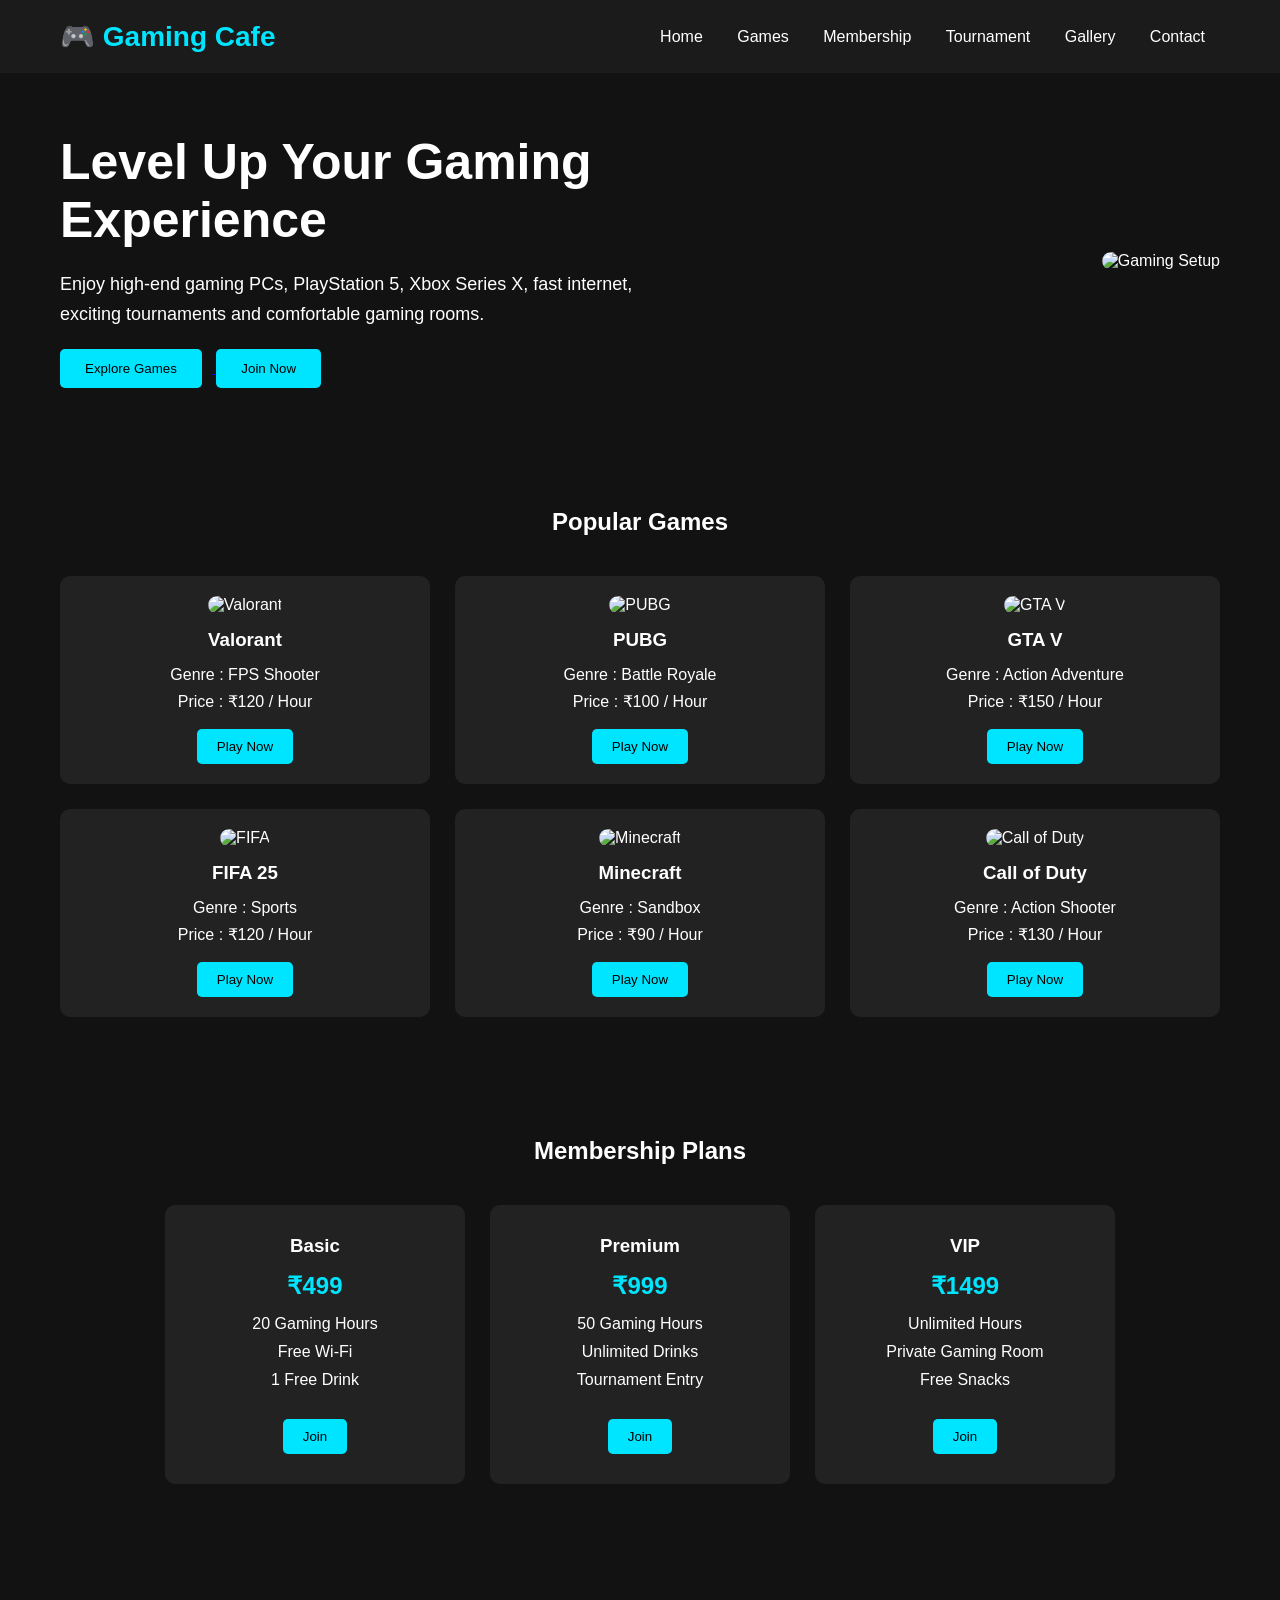
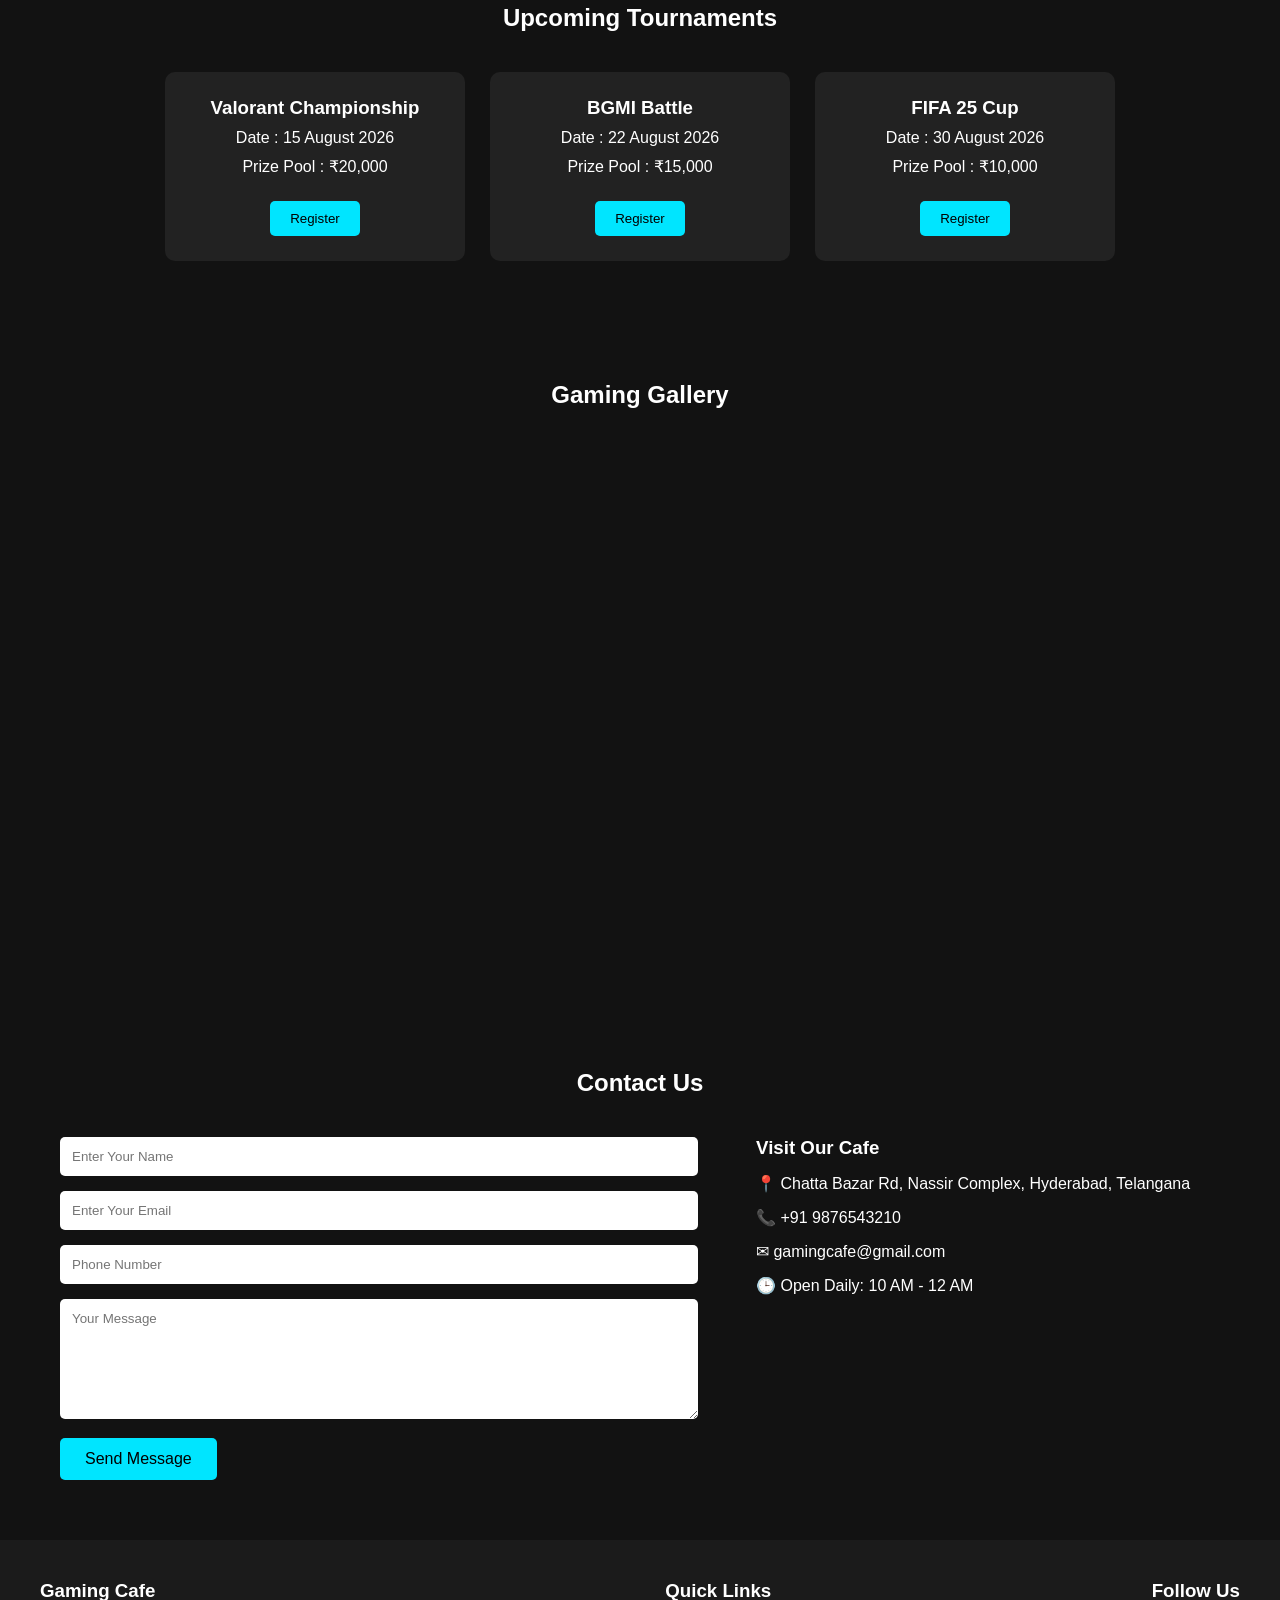
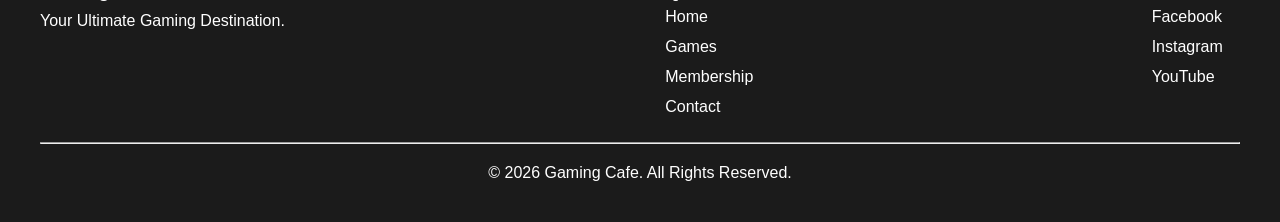
==== index.html @ fa6077ee "Changed the main file name" ====
<!DOCTYPE html>
<html lang="en">

<head>
    <meta charset="UTF-8">
    <meta name="viewport" content="width=device-width, initial-scale=1.0">

    <title>Gaming Cafe</title>

    <link rel="stylesheet" href="project.css">
</head>

<body>

    <!-- Header -->
    <header>

        <div class="logo">
            <a  id="logo" href="#home">
                🎮 Gaming Cafe
            </a>
        </div>

        <nav>
            <a href="#home">Home</a>
            <a href="#games">Games</a>
            <a href="#membership">Membership</a>
            <a href="#tournament">Tournament</a>
            <a href="#gallery">Gallery</a>
            <a href="#contact">Contact</a>
        </nav>

    </header>


    <!-- Hero Section -->
    <section class="hero" id="home">

        <div class="hero-text">

            <h1>Level Up Your Gaming Experience</h1>

            <p>
                Enjoy high-end gaming PCs, PlayStation 5, Xbox Series X,
                fast internet, exciting tournaments and comfortable gaming rooms.
            </p>

            <a href="more-games.html">
                <button>Explore Games</button>
            </a>

            <a href="#membership">
                <button>Join Now</button>
            </a>

        </div>


        <div class="hero-image">
            <img src="./assects/5.jpg" alt="Gaming Setup">
        </div>

    </section>


    <!-- Games Section -->
    <section class="games" id="games">

        <h2>Popular Games</h2>

        <div class="game-container">

            <div class="card">
                <img src="./assects/13.jpg" alt="Valorant">

                <h3>Valorant</h3>
                <p>Genre : FPS Shooter</p>
                <p>Price : ₹120 / Hour</p>

                <a href="https://playvalorant.com/" target="_blank">
                    <button>Play Now</button>
                </a>
            </div>


            <div class="card">
                <img src="./assects/11.jpg" alt="PUBG">

                <h3>PUBG</h3>
                <p>Genre : Battle Royale</p>
                <p>Price : ₹100 / Hour</p>

                <a href="https://pubg.com/en/main" target="_blank">
                    <button>Play Now</button>
                </a>
            </div>


            <div class="card">
                <img src="./assects/14.jpg" alt="GTA V">

                <h3>GTA V</h3>
                <p>Genre : Action Adventure</p>
                <p>Price : ₹150 / Hour</p>

                <a href="https://www.rockstargames.com/gta-v" target="_blank">
                    <button>Play Now</button>
                </a>
            </div>


            <div class="card">
                <img src="./assects/3.jpg" alt="FIFA">

                <h3>FIFA 25</h3>
                <p>Genre : Sports</p>
                <p>Price : ₹120 / Hour</p>

                <a href="https://store.steampowered.com/app/2669320/EA_SPORTS_FC_25/" target="_blank">
                    <button>Play Now</button>
                </a>
            </div>


            <div class="card">
                <img src="./assects/10.jpg" alt="Minecraft">

                <h3>Minecraft</h3>
                <p>Genre : Sandbox</p>
                <p>Price : ₹90 / Hour</p>

                <a href="https://www.minecraft.net/" target="_blank">
                    <button>Play Now</button>
                </a>
            </div>


            <div class="card">
                <img src="./assects/2.jpg" alt="Call of Duty">

                <h3>Call of Duty</h3>
                <p>Genre : Action Shooter</p>
                <p>Price : ₹130 / Hour</p>

                <a href="https://www.callofduty.com/" target="_blank">
                    <button>Play Now</button>
                </a>
            </div>

        </div>

    </section>


    <!-- Membership Section -->
    <section class="membership" id="membership">

        <h2>Membership Plans</h2>

        <div class="member-box">

            <div class="plan">
                <h3>Basic</h3>
                <h1>₹499</h1>
                <p>20 Gaming Hours</p>
                <p>Free Wi-Fi</p>
                <p>1 Free Drink</p>

                <a href="basic.html" target="_blank">
                    <button>Join</button>
                </a>
            </div>


            <div class="plan">
                <h3>Premium</h3>
                <h1>₹999</h1>
                <p>50 Gaming Hours</p>
                <p>Unlimited Drinks</p>
                <p>Tournament Entry</p>

                <a href="premium.html" target="_blank">
                    <button>Join</button>
                </a>
            </div>


            <div class="plan">
                <h3>VIP</h3>
                <h1>₹1499</h1>
                <p>Unlimited Hours</p>
                <p>Private Gaming Room</p>
                <p>Free Snacks</p>

                <a href="vip.html" target="_blank">
                    <button>Join</button>
                </a>
            </div>

        </div>

    </section>


    <!-- Tournament Section -->
    <section class="tournament" id="tournament">

        <h2>Upcoming Tournaments</h2>

        <div class="tournament-container">

            <div class="t-card">

                <h3>Valorant Championship</h3>
                <p>Date : 15 August 2026</p>
                <p>Prize Pool : ₹20,000</p>

                <a href="register.html">
                    <button>Register</button>
                </a>

            </div>


            <div class="t-card">

                <h3>BGMI Battle</h3>
                <p>Date : 22 August 2026</p>
                <p>Prize Pool : ₹15,000</p>

                <a href="register.html">
                    <button>Register</button>
                </a>

            </div>


            <div class="t-card">

                <h3>FIFA 25 Cup</h3>
                <p>Date : 30 August 2026</p>
                <p>Prize Pool : ₹10,000</p>

                <a href="register.html">
                    <button>Register</button>
                </a>

            </div>

        </div>

    </section>


    <!-- Gallery Section -->
    <section class="gallery" id="gallery">

        <h2>Gaming Gallery</h2>

        <div class="gallery-container">

            <img src="./assects/30.jpg" alt="Gaming Cafe">
            <img src="./assects/31.jpg" alt="Gaming Setup">
            <img src="./assects/32.jpg" alt="Gaming Cafe">
            <img src="./assects/33.jpg" alt="Gaming Setup">
            <img src="./assects/34.jpg" alt="Gaming Cafe">
            <img src="./assects/35.jpg" alt="Gaming Setup">
            <img src="./assects/36.jpg" alt="Gaming Cafe">
            <img src="./assects/37.jpg" alt="Gaming Setup">

        </div>

    </section>


    <!-- Contact Section -->
    <section class="contact" id="contact">

        <h2>Contact Us</h2>

        <div class="contact-box">

            <form action="response.html" method="get">

                <input type="text" name="name"
                placeholder="Enter Your Name" required>

                <input type="email" name="email"
                placeholder="Enter Your Email" required>

                <input type="text" name="phone"
                placeholder="Phone Number" required>

                <textarea name="message"
                placeholder="Your Message" required></textarea>

                <button type="submit">Send Message</button>

            </form>


            <div class="info">

                <h3>Visit Our Cafe</h3>

                <p>📍 Chatta Bazar Rd, Nassir Complex, Hyderabad, Telangana</p>

                <p>📞 +91 9876543210</p>

                <p>✉ gamingcafe@gmail.com</p>

                <p>🕒 Open Daily: 10 AM - 12 AM</p>

            </div>

        </div>

    </section>


    <!-- Footer -->
    <footer>

        <div class="footer-content">

            <div>

                <h3>Gaming Cafe</h3>

                <p>Your Ultimate Gaming Destination.</p>

            </div>


            <div>

                <h3>Quick Links</h3>

                <a href="#home">Home</a><br>
                <a href="#games">Games</a><br>
                <a href="#membership">Membership</a><br>
                <a href="#contact">Contact</a>

            </div>


            <div>

                <h3>Follow Us</h3>

                <a href="https://www.facebook.com/profile.php?id=61556764166082" target="_blank">
                    Facebook
                </a>
                <br>

                <a href="https://www.instagram.com/m4rwan.exe/" target="_blank">
                    Instagram
                </a>
                <br>

                <a href="https://www.youtube.com/@dream/featured" target="_blank">
                    YouTube
                </a>

            </div>

        </div>


        <hr>


        <p class="copy">
            © 2026 Gaming Cafe. All Rights Reserved.
        </p>

    </footer>

</body>
</html>
---- project.css ----
* {
    margin: 0;
    padding: 0;
    box-sizing: border-box;
    font-family: Arial, sans-serif;
}

html {
    scroll-behavior: smooth;
}

body {
    background: #121212;
    color: white;
}

#logo{
    text-decoration: none;
    color: #00e5ff;
}

/* Header */

header {
    display: flex;
    justify-content: space-between;
    align-items: center;
    padding: 20px 60px;
    background: #1b1b1b;
    position: sticky;
    top: 0;
    z-index: 1000;
}

.logo {
    font-size: 28px;
    font-weight: bold;
    color: #00e5ff;
}

nav a {
    text-decoration: none;
    color: white;
    margin: 0 15px;
    transition: 0.3s;
}

nav a:hover {
    color: #00e5ff;
}

/* Hero */

.hero {
    display: flex;
    justify-content: space-between;
    align-items: center;
    padding: 60px;
    background: url("./assects/15.jpeg") center/cover;
}

.hero-text {
    width: 50%;
}

.hero-text h1 {
    font-size: 50px;
    margin-bottom: 20px;
}

.hero-text p {
    font-size: 18px;
    line-height: 30px;
    margin-bottom: 20px;
}

.hero-text button {
    padding: 12px 25px;
    margin-right: 10px;
    background: #00e5ff;
    border: none;
    border-radius: 5px;
    cursor: pointer;
}

.hero-image img {
    width: 500px;
    max-width: 100%;
    border-radius: 10px;
}

/* Games */

.games {
    padding: 60px;
    text-align: center;
}

.games h2 {
    margin-bottom: 40px;
}

.game-container {
    display: grid;
    grid-template-columns: repeat(3, 1fr);
    gap: 25px;
}

.card {
    background: #222;
    padding: 20px;
    border-radius: 10px;
    transition: 0.3s;
}

.card:hover {
    transform: translateY(-8px);
}

.card img {
    width: 100%;
    height: 200px;
    object-fit: cover;
    border-radius: 10px;
}

.card h3 {
    margin: 15px 0;
}

.card p {
    margin: 8px 0;
}

.card button {
    margin-top: 10px;
    padding: 10px 20px;
    background: #00e5ff;
    border: none;
    border-radius: 5px;
    cursor: pointer;
}

/* Membership */

.membership {
    padding: 60px;
    text-align: center;
}

.member-box {
    display: flex;
    gap: 25px;
    justify-content: center;
    margin-top: 40px;
}

.plan {
    background: #222;
    padding: 30px;
    border-radius: 10px;
    width: 300px;
    transition: 0.3s;
}

.plan:hover {
    transform: translateY(-8px);
}

.plan h1 {
    color: #00e5ff;
    margin: 15px 0;
}

.plan p {
    margin: 10px 0;
}

.plan button {
    margin-top: 20px;
    padding: 10px 20px;
    background: #00e5ff;
    border: none;
    border-radius: 5px;
    cursor: pointer;
}

/* Tournament */

.tournament {
    padding: 60px;
    text-align: center;
}

.tournament-container {
    display: flex;
    gap: 25px;
    justify-content: center;
    margin-top: 40px;
}

.t-card {
    background: #222;
    padding: 25px;
    border-radius: 10px;
    width: 300px;
    transition: 0.3s;
}

.t-card:hover {
    transform: translateY(-8px);
}

.t-card p {
    margin: 10px 0;
}

.t-card button {
    margin-top: 15px;
    padding: 10px 20px;
    background: #00e5ff;
    border: none;
    border-radius: 5px;
    cursor: pointer;
}

/* Gallery */

.gallery {
    padding: 60px;
    text-align: center;
}

.gallery h2 {
    margin-bottom: 40px;
}

.gallery-container {
    width: 900px;
    max-width: 100%;
    height: 500px;
    position: relative;
    overflow: hidden;
    border-radius: 15px;
    margin: auto;
}

.gallery-container img {
    width: 100%;
    height: 100%;
    object-fit: cover;

    position: absolute;
    top: 0;
    left: 0;

    opacity: 0;
    animation: slide 16s infinite;
}

.gallery-container img:nth-child(1) {
    animation-delay: 0s;
}

.gallery-container img:nth-child(2) {
    animation-delay: 2s;
}

.gallery-container img:nth-child(3) {
    animation-delay: 4s;
}

.gallery-container img:nth-child(4) {
    animation-delay: 6s;
}

.gallery-container img:nth-child(5) {
    animation-delay: 8s;
}

.gallery-container img:nth-child(6) {
    animation-delay: 10s;
}

.gallery-container img:nth-child(7) {
    animation-delay: 12s;
}

.gallery-container img:nth-child(8) {
    animation-delay: 14s;
}

@keyframes slide {

    0% {
        opacity: 0;
    }

    5%, 12% {
        opacity: 1;
    }

    17%, 100% {
        opacity: 0;
    }

}

/* Contact */

.contact {
    padding: 60px;
}

.contact h2 {
    text-align: center;
    margin-bottom: 40px;
}

.contact-box {
    display: flex;
    justify-content: space-between;
    gap: 40px;
}

form {
    width: 55%;
}

form input,
form textarea {
    width: 100%;
    padding: 12px;
    margin-bottom: 15px;
    border: none;
    border-radius: 5px;
}

form textarea {
    height: 120px;
    resize: vertical;
}

form button {
    padding: 12px 25px;
    background: #00e5ff;
    border: none;
    border-radius: 5px;
    cursor: pointer;
    font-size: 16px;
    transition: 0.3s;
}

form button:hover {
    transform: scale(1.05);
}

.info {
    width: 40%;
}

.info p {
    margin: 15px 0;
}

/* Footer */

footer {
    background: #1b1b1b;
    padding: 40px;
}

.footer-content {
    display: flex;
    justify-content: space-between;
    margin-bottom: 20px;
}

.footer-content p {
    margin-top: 10px;
}

.footer-content a {
    color: white;
    text-decoration: none;
    line-height: 30px;
}

.footer-content a:hover {
    color: #00e5ff;
}

.copy {
    text-align: center;
    margin-top: 20px;
}

/* Responsive */

@media (max-width: 768px) {

    header {
        flex-direction: column;
        padding: 20px;
    }

    nav {
        margin-top: 15px;
        text-align: center;
    }

    nav a {
        display: inline-block;
        margin: 5px 8px;
    }

    .hero {
        flex-direction: column;
        text-align: center;
        padding: 40px 20px;
    }

    .hero-text {
        width: 100%;
    }

    .hero-text h1 {
        font-size: 38px;
    }

    .hero-image img {
        width: 100%;
        margin-top: 30px;
    }

    .games,
    .membership,
    .tournament,
    .gallery,
    .contact {
        padding: 40px 20px;
    }

    .game-container {
        grid-template-columns: 1fr;
    }

    .member-box {
        flex-direction: column;
        align-items: center;
    }

    .tournament-container {
        flex-direction: column;
        align-items: center;
    }

    .gallery-container {
        width: 100%;
        height: 300px;
    }

    .contact-box {
        flex-direction: column;
    }

    form,
    .info {
        width: 100%;
    }

    .footer-content {
        flex-direction: column;
        text-align: center;
        gap: 20px;
    }

}
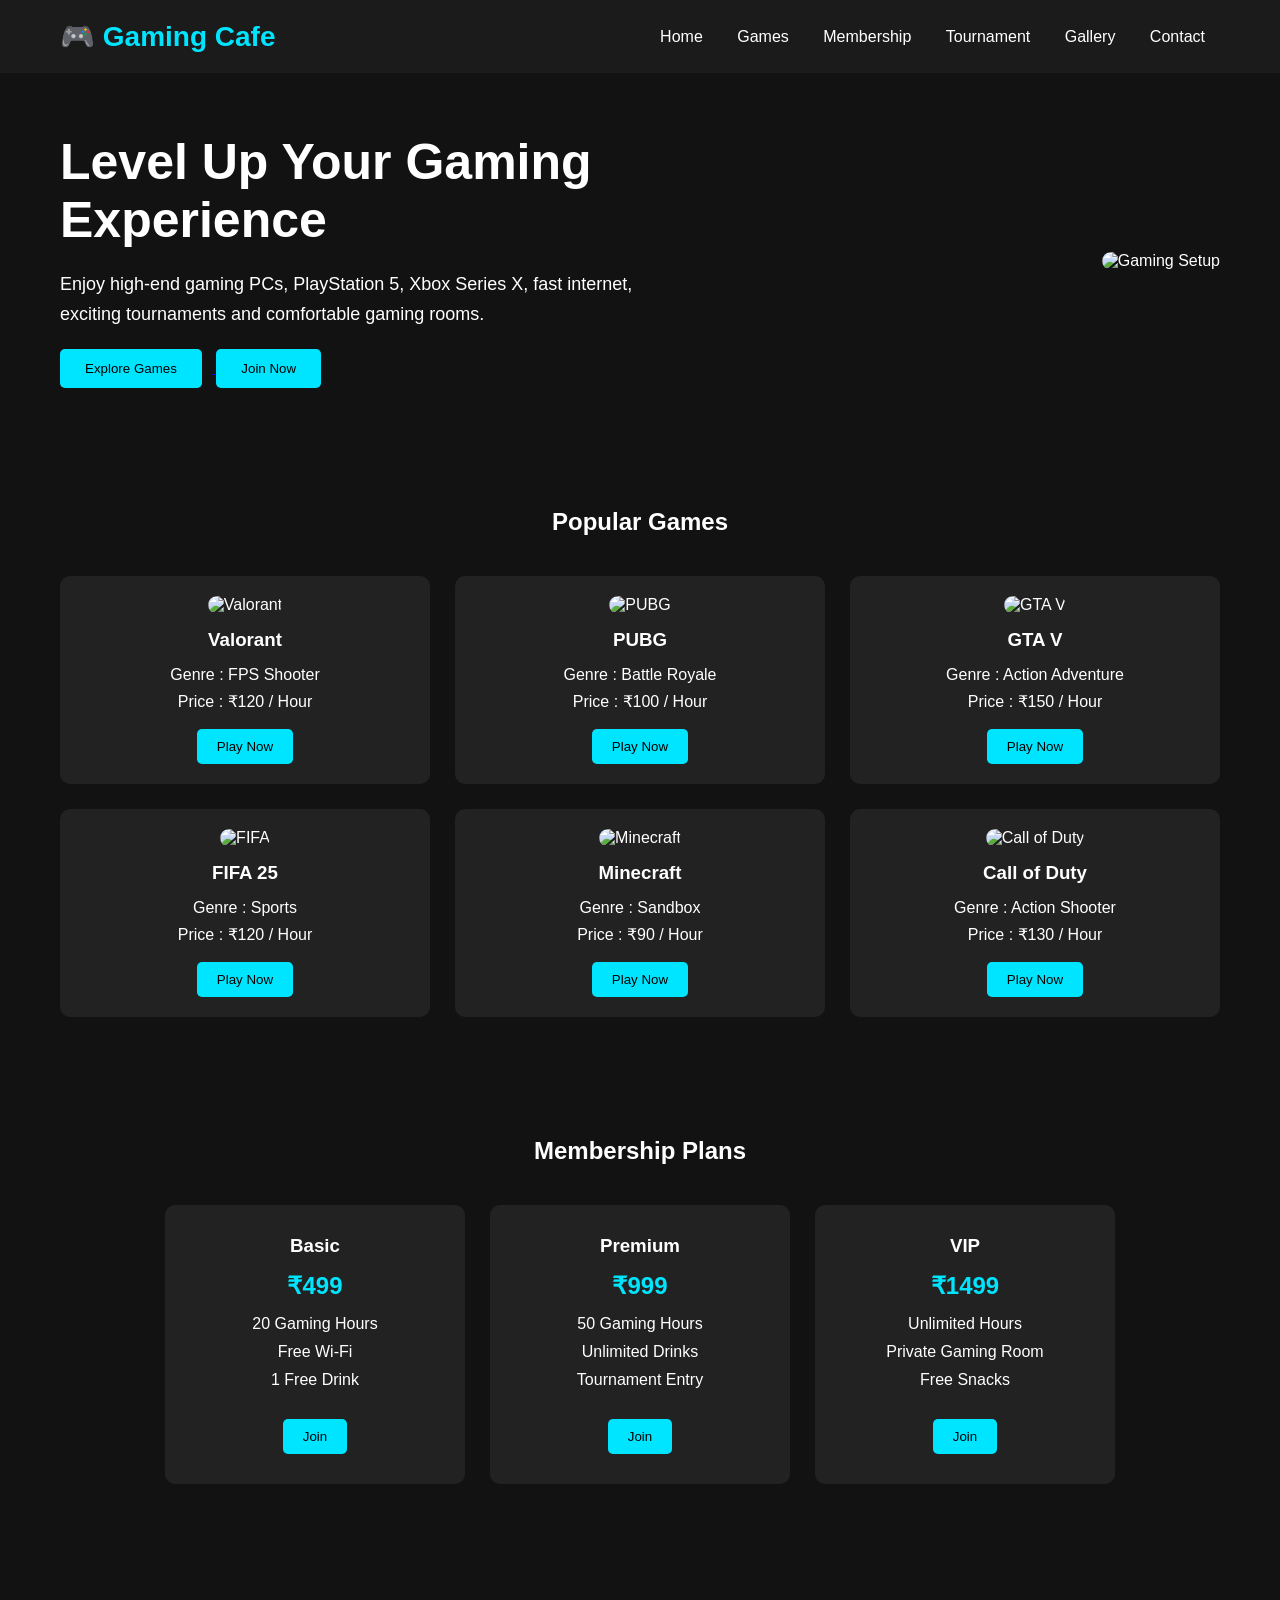
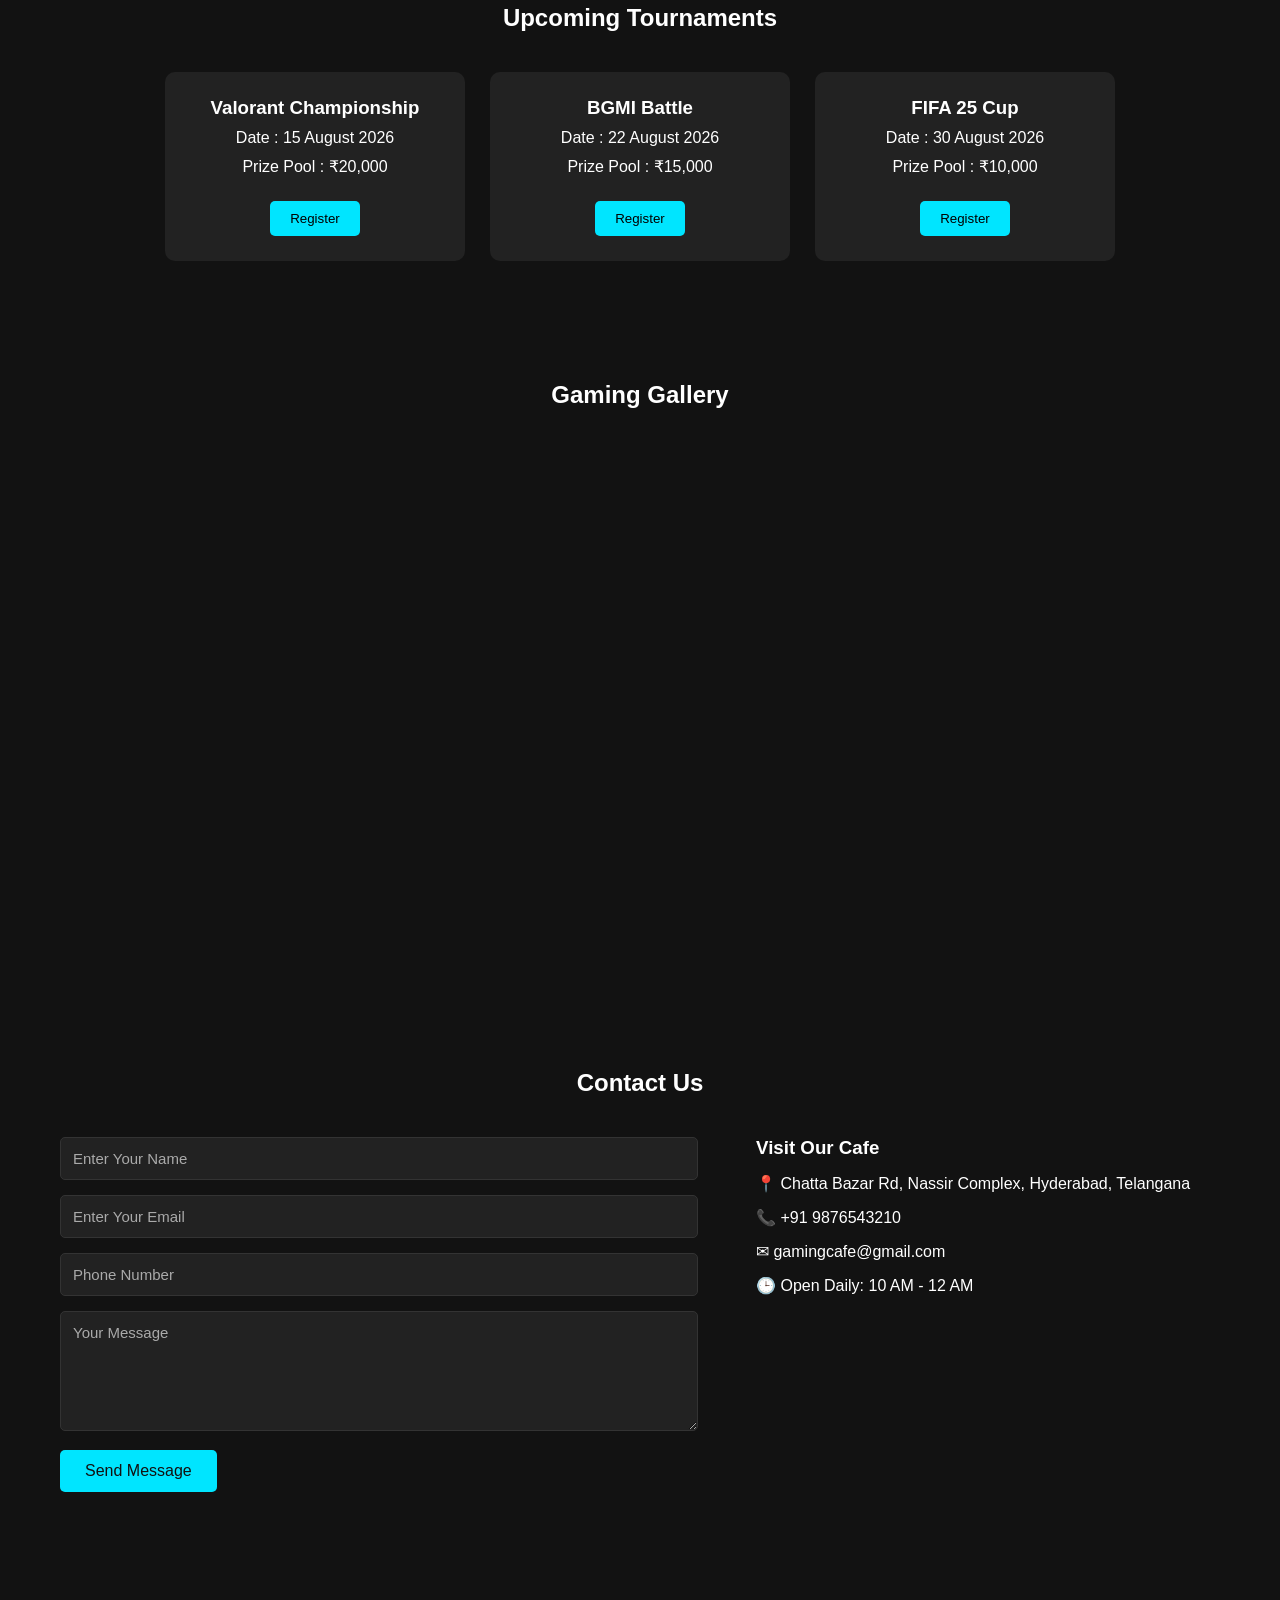
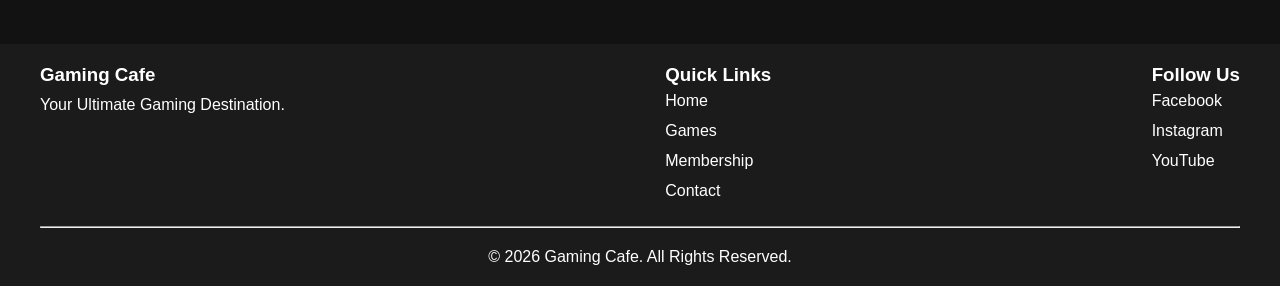
==== commit ff7291c1: "updated" ====
--- a/index.html
+++ b/index.html
@@ -57,7 +57,7 @@
 
 
         <div class="hero-image">
-            <img src="./assects/5.jpg" alt="Gaming Setup">
+            <img src="https://ik.imagekit.io/nbunyo4rh/assects/5.jpg?updatedAt=1786774813053" alt="Gaming Setup">
         </div>
 
     </section>
@@ -71,7 +71,7 @@
         <div class="game-container">
 
             <div class="card">
-                <img src="./assects/13.jpg" alt="Valorant">
+                <img src="https://ik.imagekit.io/nbunyo4rh/assects/13.jpg?updatedAt=1786774813056" alt="Valorant">
 
                 <h3>Valorant</h3>
                 <p>Genre : FPS Shooter</p>
@@ -84,7 +84,7 @@
 
 
             <div class="card">
-                <img src="./assects/11.jpg" alt="PUBG">
+                <img src="https://ik.imagekit.io/nbunyo4rh/assects/11.jpg?updatedAt=1786774813130" alt="PUBG">
 
                 <h3>PUBG</h3>
                 <p>Genre : Battle Royale</p>
@@ -97,7 +97,7 @@
 
 
             <div class="card">
-                <img src="./assects/14.jpg" alt="GTA V">
+                <img src="https://ik.imagekit.io/nbunyo4rh/assects/14.jpg?updatedAt=1786774813056" alt="GTA V">
 
                 <h3>GTA V</h3>
                 <p>Genre : Action Adventure</p>
@@ -110,7 +110,7 @@
 
 
             <div class="card">
-                <img src="./assects/3.jpg" alt="FIFA">
+                <img src="https://ik.imagekit.io/nbunyo4rh/assects/3.jpg?updatedAt=1786774813056" alt="FIFA">
 
                 <h3>FIFA 25</h3>
                 <p>Genre : Sports</p>
@@ -123,7 +123,7 @@
 
 
             <div class="card">
-                <img src="./assects/10.jpg" alt="Minecraft">
+                <img src="https://ik.imagekit.io/nbunyo4rh/assects/10.jpg?updatedAt=1786774813056" alt="Minecraft">
 
                 <h3>Minecraft</h3>
                 <p>Genre : Sandbox</p>
@@ -136,7 +136,7 @@
 
 
             <div class="card">
-                <img src="./assects/2.jpg" alt="Call of Duty">
+                <img src="https://ik.imagekit.io/nbunyo4rh/assects/2.jpg?updatedAt=1786774813056" alt="Call of Duty">
 
                 <h3>Call of Duty</h3>
                 <p>Genre : Action Shooter</p>
@@ -228,7 +228,7 @@
                 <p>Date : 22 August 2026</p>
                 <p>Prize Pool : ₹15,000</p>
 
-                <a href="register.html">
+                <a href="register-2.html">
                     <button>Register</button>
                 </a>
 
@@ -241,7 +241,7 @@
                 <p>Date : 30 August 2026</p>
                 <p>Prize Pool : ₹10,000</p>
 
-                <a href="register.html">
+                <a href="register-3.html">
                     <button>Register</button>
                 </a>
 
@@ -259,14 +259,14 @@
 
         <div class="gallery-container">
 
-            <img src="./assects/30.jpg" alt="Gaming Cafe">
-            <img src="./assects/31.jpg" alt="Gaming Setup">
-            <img src="./assects/32.jpg" alt="Gaming Cafe">
-            <img src="./assects/33.jpg" alt="Gaming Setup">
-            <img src="./assects/34.jpg" alt="Gaming Cafe">
-            <img src="./assects/35.jpg" alt="Gaming Setup">
-            <img src="./assects/36.jpg" alt="Gaming Cafe">
-            <img src="./assects/37.jpg" alt="Gaming Setup">
+            <img src="https://ik.imagekit.io/nbunyo4rh/assects/30.jpg?updatedAt=1786774813056" alt="Gaming Cafe">
+            <img src="https://ik.imagekit.io/nbunyo4rh/assects/31.jpg?updatedAt=1786774813056" alt="Gaming Setup">
+            <img src="https://ik.imagekit.io/nbunyo4rh/assects/32.jpg?updatedAt=1786774813056" alt="Gaming Cafe">
+            <img src="https://ik.imagekit.io/nbunyo4rh/assects/33.jpg?updatedAt=1786774813056" alt="Gaming Setup">
+            <img src="https://ik.imagekit.io/nbunyo4rh/assects/34.jpg?updatedAt=1786774813056" alt="Gaming Cafe">
+            <img src="https://ik.imagekit.io/nbunyo4rh/assects/35.jpg?updatedAt=1786774813056" alt="Gaming Setup">
+            <img src="https://ik.imagekit.io/nbunyo4rh/assects/36.jpg?updatedAt=1786774813056" alt="Gaming Cafe">
+            <img src="https://ik.imagekit.io/nbunyo4rh/assects/37.jpg?updatedAt=1786774813056" alt="Gaming Setup">
 
         </div>
 
@@ -274,7 +274,7 @@
 
 
     <!-- Contact Section -->
-    <section class="contact" id="contact">
+    <!-- <section class="contact" id="contact">
 
         <h2>Contact Us</h2>
 
@@ -315,8 +315,58 @@
 
         </div>
 
-    </section>
-
+    </section> -->
+
+    <section class="contact" id="contact">
+
+    <h2>Contact Us</h2>
+
+    <div class="contact-box">
+
+        <form action="response.html" method="get">
+
+            <input type="text" name="name"
+            placeholder="Enter Your Name" required>
+
+            <input type="email" name="email"
+            placeholder="Enter Your Email" required>
+
+            <input type="text" name="phone"
+            placeholder="Phone Number" required>
+
+            <textarea name="message"
+            placeholder="Your Message" required></textarea>
+
+            <button type="submit">Send Message</button>
+
+        </form>
+
+
+        <div class="info">
+
+            <h3>Visit Our Cafe</h3>
+
+            <p>📍 Chatta Bazar Rd, Nassir Complex, Hyderabad, Telangana</p>
+            <p>📞 +91 9876543210</p>
+            <p>✉ gamingcafe@gmail.com</p>
+            <p>🕒 Open Daily: 10 AM - 12 AM</p>
+
+            <!-- Google Map -->
+            <iframe 
+                src="https://www.google.com/maps/embed?pb=!1m18!1m12!1m3!1d3807.7344433495614!2d78.48953037390562!3d17.376506803120986!2m3!1f0!2f0!3f0!3m2!1i1024!2i768!4f13.1!3m3!1m2!1s0x3bcb983dccd80589%3A0x8618c7bd1a75db5a!2sAhmed's%20Institute%20of%20Excellence!5e0!3m2!1sen!2sin!4v1786947429147!5m2!1sen!2sin"
+                width="100%"
+                height="250"
+                style="border:0;"
+                allowfullscreen=""
+                loading="lazy"
+                referrerpolicy="strict-origin-when-cross-origin">
+            </iframe>
+
+        </div>
+
+    </div>
+
+</section>
 
     <!-- Footer -->
     <footer>
--- a/project.css
+++ b/project.css
@@ -7,6 +7,10 @@
 
 html {
     scroll-behavior: smooth;
+}
+
+section {
+    scroll-margin-top: 15px;
 }
 
 body {
@@ -323,7 +327,7 @@
     gap: 40px;
 }
 
-form {
+/* form {
     width: 55%;
 }
 
@@ -353,6 +357,56 @@
 
 form button:hover {
     transform: scale(1.05);
+} */
+
+/* Contact Form */
+
+form {
+    width: 55%;
+}
+
+form input,
+form textarea {
+    width: 100%;
+    padding: 12px;
+    margin-bottom: 15px;
+    background: #222;
+    color: white;
+    border: 1px solid #333;
+    border-radius: 5px;
+    outline: none;
+    font-size: 15px;
+}
+
+form input::placeholder,
+form textarea::placeholder {
+    color: #aaa;
+}
+
+form input:focus,
+form textarea:focus {
+    border-color: #00e5ff;
+}
+
+form textarea {
+    height: 120px;
+    resize: vertical;
+}
+
+form button {
+    padding: 12px 25px;
+    background: #00e5ff;
+    color: #111;
+    border: none;
+    border-radius: 5px;
+    cursor: pointer;
+    font-size: 16px;
+    transition: 0.3s;
+}
+
+form button:hover {
+    transform: scale(1.05);
+    background: #00c4dc;
 }
 
 .info {
@@ -363,11 +417,33 @@
     margin: 15px 0;
 }
 
+.info iframe {
+    width: 100%;
+    height: 250px;
+    border-radius: 10px;
+    margin-top: 20px;
+}
+
 /* Footer */
 
 footer {
     background: #1b1b1b;
-    padding: 40px;
+    padding: 20px 40px;
+}
+
+.footer-content {
+    display: flex;
+    justify-content: space-between;
+    margin-bottom: 10px;
+}
+
+.footer-content a {
+    line-height: 24px;
+}
+
+.copy {
+    text-align: center;
+    margin-top: 10px;
 }
 
 .footer-content {
